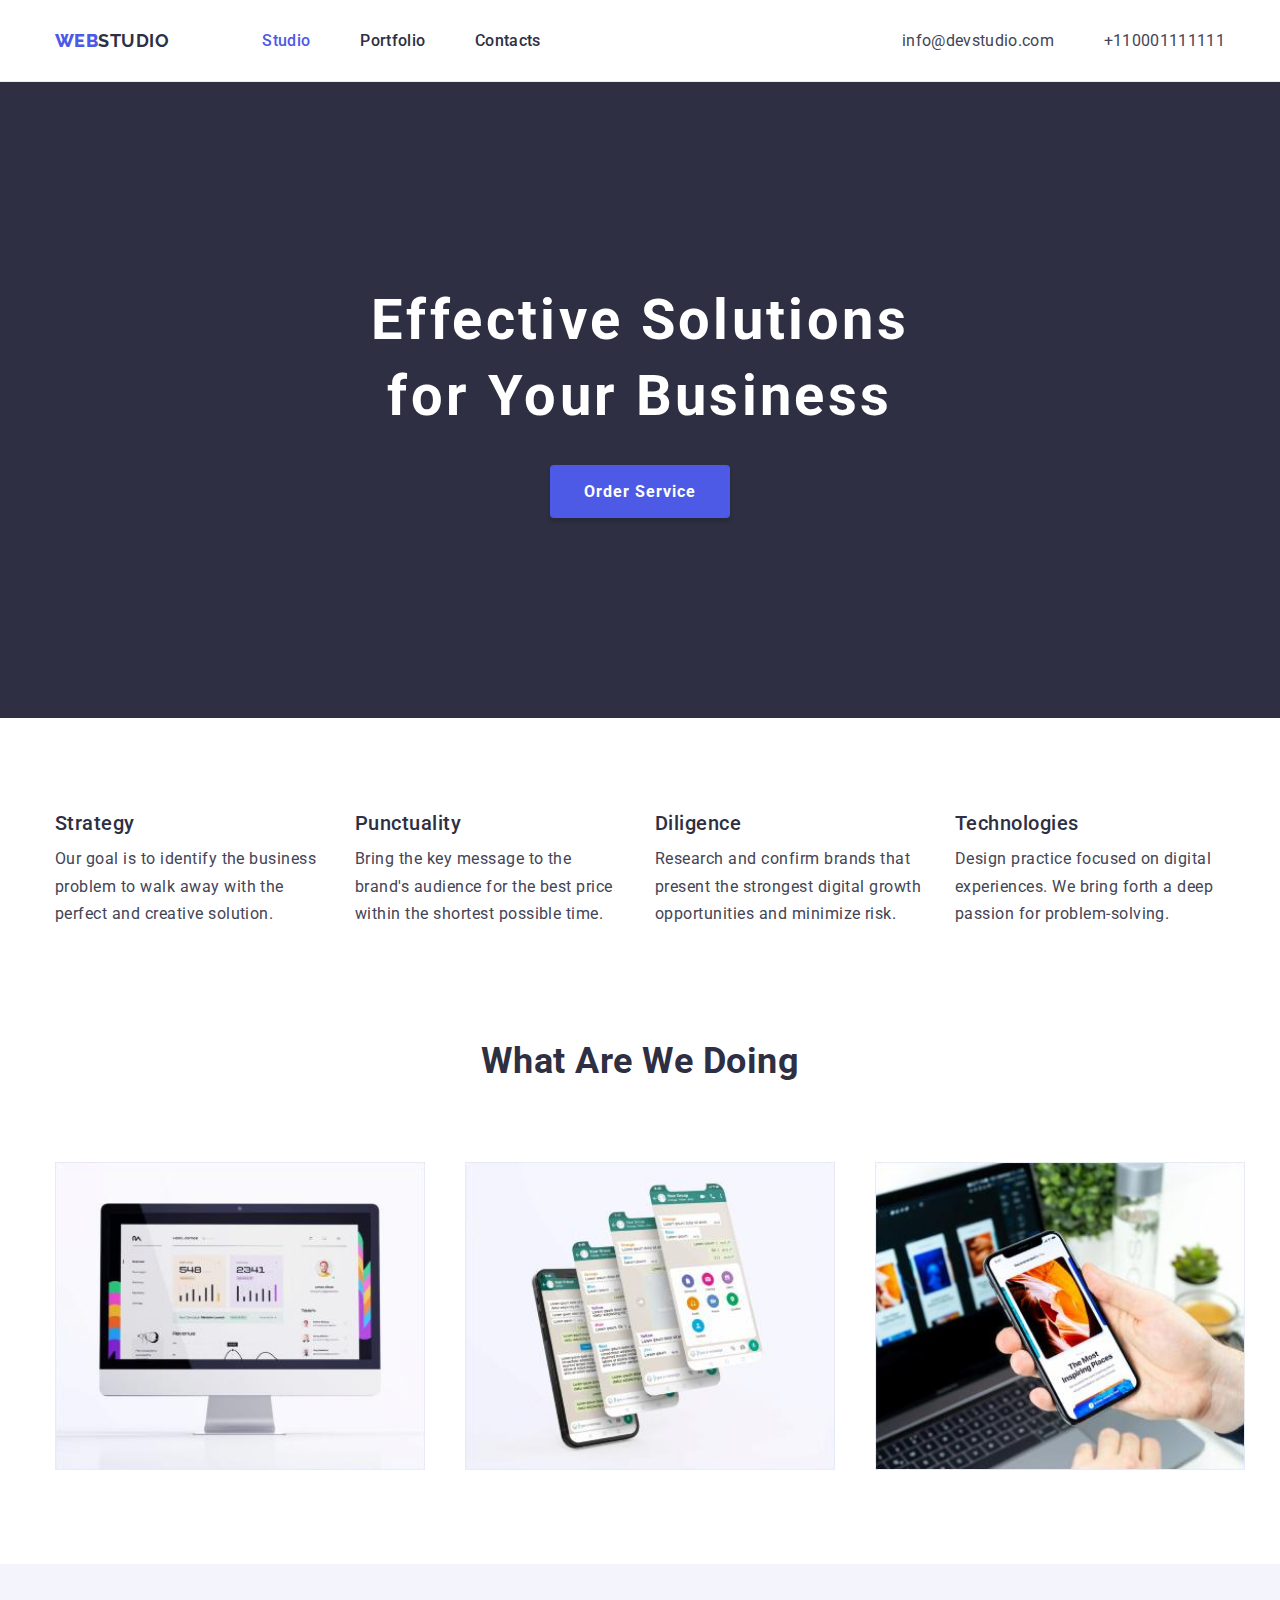
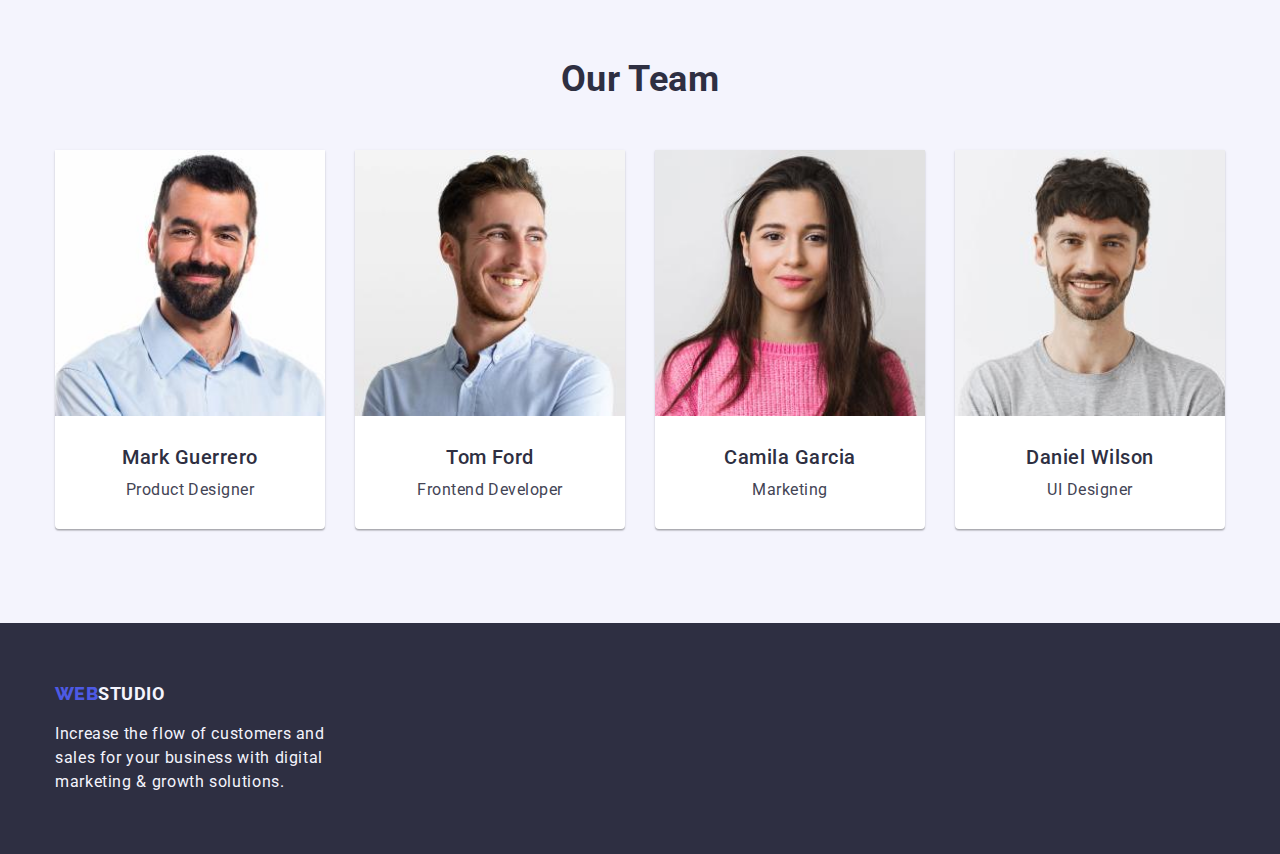
==== index.html @ ab9e1ca3 "update" ====
<!DOCTYPE html>
<html lang="en">
  <head>
    <meta charset="UTF-8" />
    <meta name="viewport" content="width=device-width, initial-scale=1.0" />
    <link
      rel="stylesheet"
      href="https://cdnjs.cloudflare.com/ajax/libs/modern-normalize/1.0.0/modern-normalize.min.css"
    />
    <link rel="preconnect" href="https://fonts.googleapis.com" />
    <link rel="preconnect" href="https://fonts.gstatic.com" crossorigin />
    <link rel="stylesheet" href="./css/styles.css" />
    <link
      href="https://fonts.googleapis.com/css2?family=Raleway:wght@800&family=Roboto:wght@400;500;700;900&display=swap"
      rel="stylesheet"
    />
    <title>Studio</title>
  </head>
  <body>
    <header class="page-header">
      <div class="container menu">
        <nav class="navigation">
          <a
            class="logo-link"
            href="./index.html"
            rel="noreferrer noopener"
            title="logo-link"
          >
            <span class="logo">WEB</span><span class="studio">STUDIO</span>
          </a>
          <ul class="nav-menu list">
            <li class="item">
              <a
                class="page current link"
                href="./index.html"
                target="_self"
                rel="noreferrer noopener"
                title="portfolio"
                >Studio</a
              >
            </li>
            <li class="item">
              <a
                class="page link"
                href="./portfolio.html"
                target="_self"
                rel="noreferrer noopener"
                title="portfolio"
                >Portfolio</a
              >
            </li>
            <li class="item">
              <a class="page link" href="./index.html">Contacts</a>
            </li>
          </ul>
        </nav>

        <ul class="contacts-menu list">
          <li class="item">
            <a class="contact link" href="mailto:info@devstudio.com"
              >info@devstudio.com</a
            >
          </li>
          <li class="item">
            <a class="contact link" href="tel:+110001111111">+110001111111</a>
          </li>
        </ul>
      </div>
    </header>

    <main>
      <!--section 1-->
      <section class="hero bg-hero">
        <div class="container">
          <h1 class="hero-title">
            Effective Solutions
            <br />
            for Your Business
          </h1>
          <button type="button" class="button primary">Order Service</button>
        </div>
      </section>

      <!--section 2-->
      <section class="section">
        <div class="container">
          <ul class="benefits list">
            <li class="item">
              <h3 class="title">Strategy</h3>
              <p class="description">
                Our goal is to identify the business<br />problem to walk away
                with the<br />perfect and creative solution.
              </p>
            </li>
            <li class="item">
              <h3 class="title">Punctuality</h3>
              <p class="description">
                Bring the key message to the<br />brand's audience for the best
                price<br />within the shortest possible time.
              </p>
            </li>
            <li class="item">
              <h3 class="title">Diligence</h3>
              <p class="description">
                Research and confirm brands that<br />present the strongest
                digital growth<br />opportunities and minimize risk.
              </p>
            </li>
            <li class="item">
              <h3 class="title">Technologies</h3>
              <p class="description">
                Design practice focused on digital<br />experiences. We bring
                forth a deep<br />passion for problem-solving.
              </p>
            </li>
          </ul>
        </div>
      </section>
      <br />

      <!--Seection 3-->
      <section class="section no-top-padding">
        <div class="container">
          <h2 class="section-title">What Are We Doing</h2>
          <ul class="what-we-do list">
            <li class="item">
              <img
                src="./images/what-we-do-1.jpg"
                alt="computer"
                width="370"
                height="294"
                class="image"
              />
            </li>
            <li class="item">
              <img
                src="./images/what-we-do-2.jpg"
                alt="mobile"
                width="370"
                height="294"
                class="image"
              />
            </li>
            <li class="item">
              <img
                src="./images/what-we-do-3.jpg"
                alt="computer-mobile"
                width="370"
                height="294"
                class="image"
              />
            </li>
          </ul>
        </div>
      </section>

      <!--Seection 4-->
      <section class="section bg-team">
        <div class="container">
          <h2 class="section-title">Our Team</h2>
          <ul class="team list">
            <li class="item">
              <img
                src="./images/our-team-1.jpg"
                alt="mark-guerrero"
                width="270"
                height="260"
                class="image"
              />
              <h3 class="name">Mark Guerrero</h3>
              <p class="position">Product Designer</p>
            </li>
            <li class="item">
              <img
                src="./images/our-team-2.jpg"
                alt="tom-ford"
                width="270"
                height="260"
                class="image"
              />
              <h3 class="name">Tom Ford</h3>
              <p class="position">Frontend Developer</p>
            </li>
            <li class="item">
              <img
                src="./images/our-team-3.jpg"
                alt="camila-garcia"
                width="270"
                height="260"
                class="image"
              />
              <h3 class="name">Camila Garcia</h3>
              <p class="position">Marketing</p>
            </li>
            <li class="item">
              <img
                src="./images/our-team-4.jpg"
                alt="daniel-wilson"
                width="270"
                height="260"
                class="image"
              />
              <h3 class="name">Daniel Wilson</h3>
              <p class="position">UI Designer</p>
            </li>
          </ul>
        </div>
      </section>
    </main>

    <footer class="page-footer bg-footer">
      <div class="container">
        <a
          class="logo-link footer"
          href="./index.html"
          rel="noreferrer noopener"
          title="logo-link"
        >
          <span class="logo">WEB</span><span class="studio-2">STUDIO</span>
        </a>
        <p class="footer-description">
          Increase the flow of customers and<br />sales for your business with
          digital<br />marketing & growth solutions.
        </p>
      </div>
    </footer>
  </body>
</html>
---- css/styles.css ----
:root {
  --iris: #4d5ae5;
  --navyblue: #2e2f42;
  --ocean: #404bbf;
  --slate: #434455;
  --cloud: #f4f4fd;
  --cornflower: #e7e9fc;
}

p,
h1,
h2,
h3,
h4,
h5,
h6 {
  margin: 0;
}

html {
  box-sizing: border-box;
}

*,
*::before,
*::after {
  box-sizing: inherit;
}

img {
  display: block;
  max-width: 100%;
  height: auto;
}

.link {
  text-decoration: none;
  color: inherit;
}

.page-header {
  border-bottom: 1px solid var(--cornflower, #e7e9fc);
}

/* 
.container.menu {
  display: flex;
  align-items: center;
} */

.logo-link {
  font-size: 0;
  text-decoration: none;
}

.logo-link.footer {
  margin-bottom: 20px;
}

.logo-link > span {
  font-size: 18px;
}

.logo,
.studio {
  display: inline-block;

  color: var(--iris);
  font-family: "Raleway", sans-serif;
  font-weight: 800;
  line-height: 1.2;
}

.studio,
.studio-2 {
  color: var(--navyblue);
  font-weight: 700;
}

.list {
  list-style-type: none;
  padding: 0;
  margin: 0;
}

.nav-menu {
  margin-left: 93px;
}

/* .nav-menu.list {
  margin: 24px;

  display: inline-flex;
  align-items: center;
  width: 261px;
  height: 24px;
  gap: 40px;
} */

.nav-menu .page,
.contacts-menu .contact {
  display: block;
  padding-top: 32px;
  padding-bottom: 31px;

  color: var(--navyblue);
  text-decoration: none;
  font-weight: 500;
  font-size: 16px;
  line-height: 1.14;
  letter-spacing: 0.02em;
}

.contacts-menu .contact {
  color: var(--slate);
  font-weight: 400;
}

.nav-menu .page:hover,
.nav-menu .page:focus,
.nav-menu .page.current,
.contacts-menu .contact:hover,
.contacts-menu .contact:focus {
  color: var(--iris);
}

/* .contacts-menu.list {
  display: flex;
  justify-content: flex-end;
  align-items: center;
  align-content: flex-end;
  gap: 40px;
  margin-left: auto;
} */
/* 
.contact.link {
  color: var(--slate);
  text-decoration: none;
  font-weight: 500;
  font-size: 14px;
  line-height: 1.14;
  letter-spacing: 0.02em;
  text-decoration: none;
} */

body {
  color: var(--slate);
  font-family: "Roboto", sans-serif;
  font-size: 16px;
  letter-spacing: 0.03em;
}

.section {
  padding-top: 94px;
  padding-bottom: 94px;
}

.container {
  width: 1200px;
  padding: 0 15px;
  margin: 0 auto;
}

.menu,
.navigation,
.nav-menu,
.contacts-menu {
  display: flex;
  align-items: center;
}

.contacts-menu {
  margin-left: auto;
}

.nav-menu .item:not(:last-child),
.contacts-menu .item:not(:last-child) {
  margin-right: 50px;
}

.hero {
  padding-top: 200px;
  padding-bottom: 200px;
  text-align: center;
}

.bg-hero {
  background-color: var(--navyblue);
}

/* .hero .container {
  display: flex;
  flex-direction: column;
  justify-content: center;
  align-items: center;
  width: 1440px;
  height: 600px;
  flex-shrink: 0;
  padding: 0;

  background: var(--navyblue);
} */

.hero-title {
  margin-bottom: 30px;

  color: white;
  font-size: 56px;
  font-weight: 700;
  line-height: 1.36;
  letter-spacing: 0.06em;
}

.button {
  border-color: transparent;
  font-family: inherit;
  letter-spacing: 0.03em;
  cursor: pointer;
  border-radius: 4px;
  font-size: 16px;
}

.button.primary {
  padding: 10px 32px;
  box-shadow: 0px 4px 4px 0px rgba(0, 0, 0, 0.15);

  color: white;
  background-color: var(--iris);
  font-weight: 700;
  line-height: 1.87;
  letter-spacing: 0.06em;
}

.button.primary:hover,
.button.primary:focus {
  background: var(--ocean);
}

.benefits {
  display: flex;
  flex-wrap: wrap;
  margin-left: -30px;
  margin-top: -30px;
}

.benefits .item {
  flex-basis: calc(100% / 4 - 30px);
  margin-left: 30px;
  margin-top: 30px;
}

/* .benefits.list {
  display: flex;
  justify-content: center;
  align-content: space-evenly;
  align-items: flex-start;
} */

.benefits .title {
  margin-bottom: 10px;
  color: var(--navyblue);
  font-weight: 500;
  font-size: 20px;
  line-height: 1.14;
}

.benefits .description {
  color: var(--slate);
  line-height: 1.71;
  font-size: 16px;
  font-weight: 400;
}

/* Section 3 */
.section-title {
  margin-bottom: 50px;

  color: var(--navyblue);
  text-align: center;
  font-size: 36px;
  font-weight: 700;
  line-height: 1.17;
}

.what-we-do {
  display: flex;
  flex-wrap: wrap;
  margin-left: -30px;
  margin-right: -30px;
}

.what-we-do .item {
  flex-basis: calc(100% / 3 - 30px);
  margin-left: 30px;
  margin-top: 30px;
}

.section.no-top-padding {
  padding-top: 0;
}

.bg-team {
  background-color: var(--cloud);
}

.team {
  display: flex;
  flex-wrap: wrap;
  margin-left: -30px;
  margin-top: -30px;
}

.team.list .item {
  margin-left: 30px;
  margin-top: 30px;
  flex-basis: calc(100% / 4 - 30px);
}

.team .item {
  padding-bottom: 30px;
  background-color: white;
  border-radius: 0px 0px 4px 4px;
  box-shadow: 0px 1px 3px rgba(0, 0, 0, 0.12), 0px 1px 1px rgba(0, 0, 0, 0.14),
    0px 2px 1px rgba(0, 0, 0, 0.12);
}

.team .name,
.team .position {
  font-size: 16px;
  line-height: 1.19;
  text-align: center;
}

.team .name {
  margin-top: 30px;
  margin-bottom: 10px;
  font-size: 20px;
  font-weight: 500;
  color: var(--navyblue);
}

.substrate {
  background-color: white;
  padding: 20px 24px;
  border: 1px solid #eeeeee;
  border-top: 0;
}

/* .team .position {
  margin-top: 8px;

  color: var(--slate);
} */

.page-footer {
  padding-top: 60px;
  padding-bottom: 60px;
}

.page-footer.bg-footer {
  background-color: var(--navyblue);
}

.page-footer.bg-footer .studio-2 {
  color: var(--cloud);
}

.page-footer.bg-footer .footer-description {
  color: var(--cloud);
  line-height: 1.5;
  font-size: 16px;
  letter-spacing: 0.04em;
  padding-top: 17px;
}

/* .page-footer.bg-footer-2 .studio-2 {
  color: var(--cloud);
} */

/* .page-footer.bg-footer-2 .footer-description {
  margin-top: 10px;

  color: var(--cloud);
  line-height: 1.5;
} */

.filters {
  display: flex;
  justify-content: center;
  margin-bottom: 50px;
}

.filters .space + .space {
  margin-left: 8px;
}

/* .filters.list {
  margin: auto;
  margin-bottom: 50px;
  display: flex;
  justify-content: center;

  align-content: center;
  align-items: flex-start;
  flex-wrap: nowrap;
  width: 620px;
  height: 48px;
  gap: 24px;
} */

.button.filter {
  padding: 6px 22px;

  color: var(--iris);
  background-color: #f5f4fa;
  font-size: 16px;
  font-weight: 500;
  line-height: 1.62;

  text-align: center;
}

.button.filter:hover,
.button.filter:focus,
.button.filter.current {
  color: var(--cloud);
  background-color: var(--ocean);
  box-shadow: 0px 3px 1px rgba(0, 0, 0, 0.1), 0px 1px 2px rgba(0, 0, 0, 0.08),
    0px 2px 2px rgba(0, 0, 0, 0.12);
}

/* .project {
  text-decoration: none;
} */

.projects {
  display: flex;
  flex-wrap: wrap;
  margin-left: -30px;
  margin-top: -30px;
}

.project-card {
  flex-basis: calc(100% / 3 - 30px);
  margin-left: 30px;
  margin-top: 30px;
}

/* .projects.list > li {
  display: inline-block;
  justify-content: space-between;
  align-items: center;
  width: 360px;
  height: 420px;
  margin: 16px 6px;

  border: 1px solid var(--cornflower, #e7e9fc);
  background-color: var(--white, #fff);
} */

.project .name {
  margin-bottom: 4px;

  color: var(--navyblue);
  font-size: 20px;
  font-weight: 500;
  line-height: 2;
  letter-spacing: 0.06em;
}

.project .type {
  color: var(--slate);
  font-weight: 400;
  font-size: 16px;
  line-height: 1.87;
}
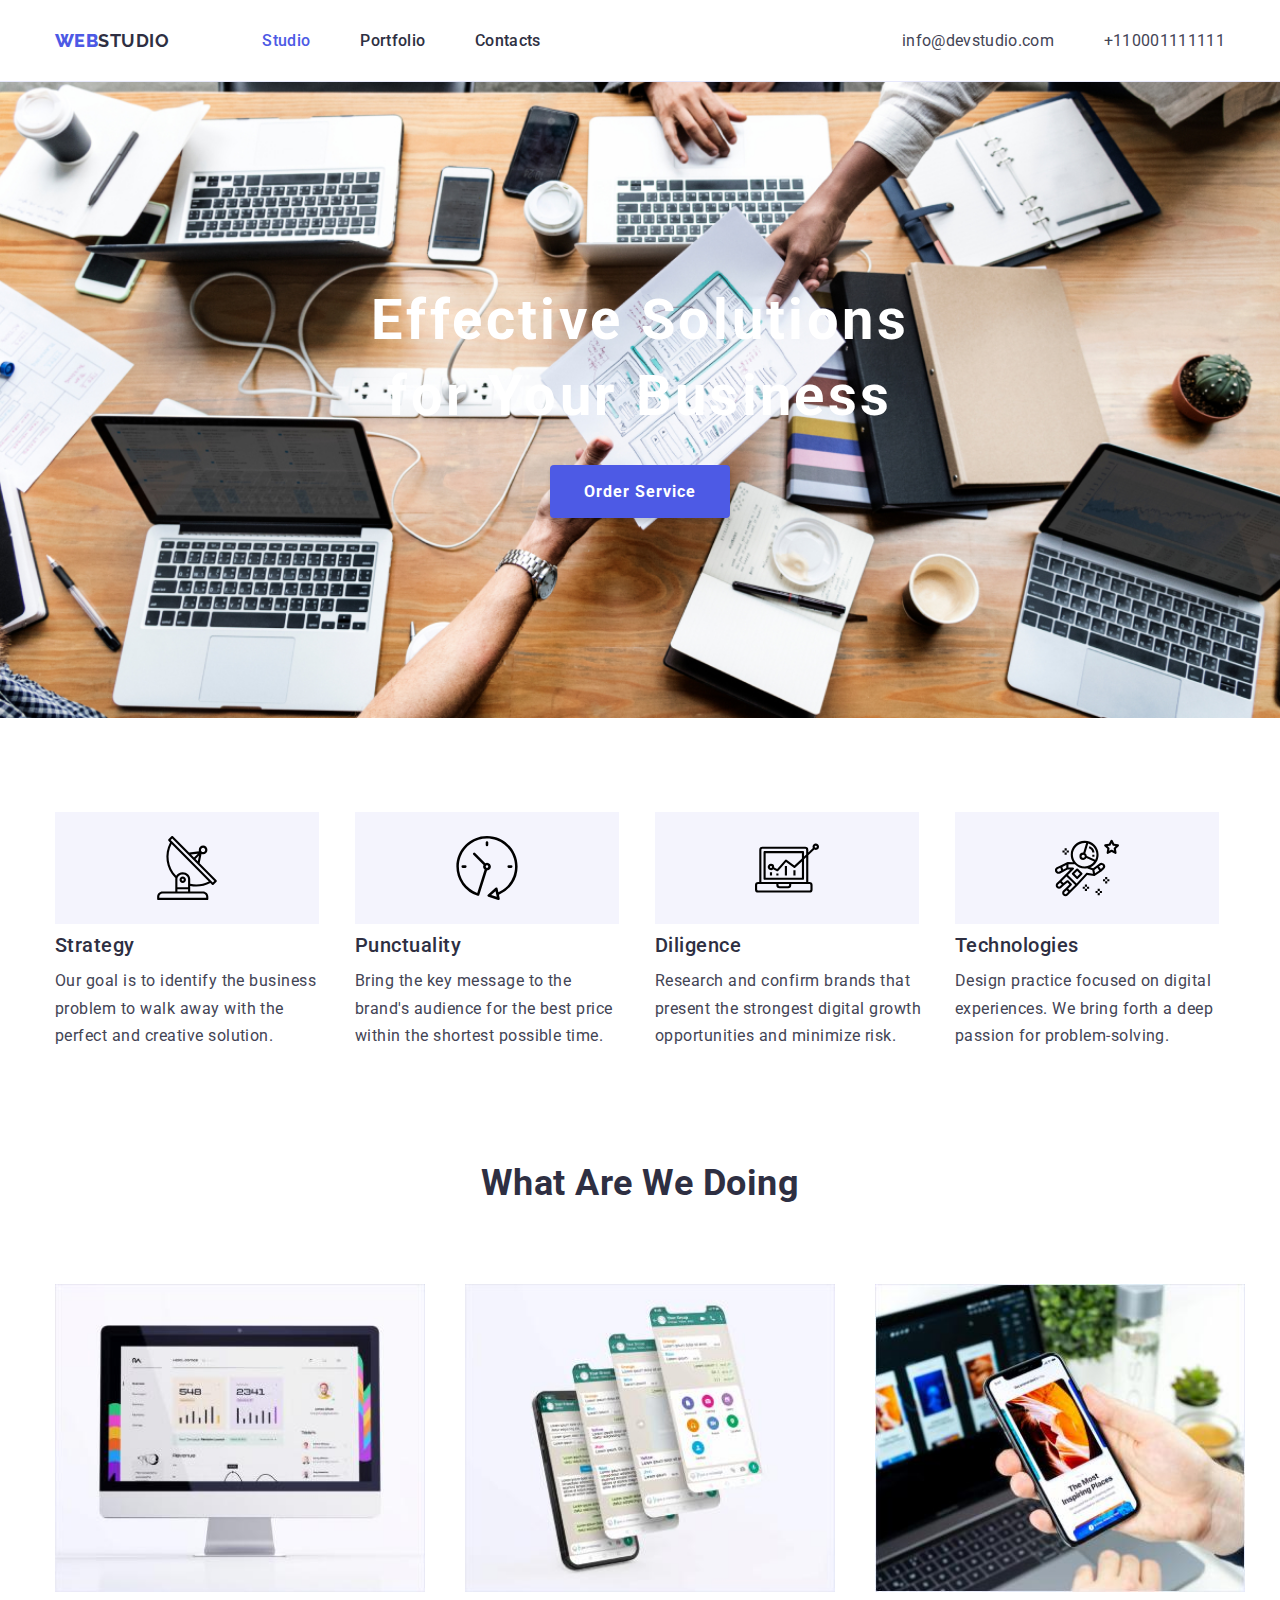
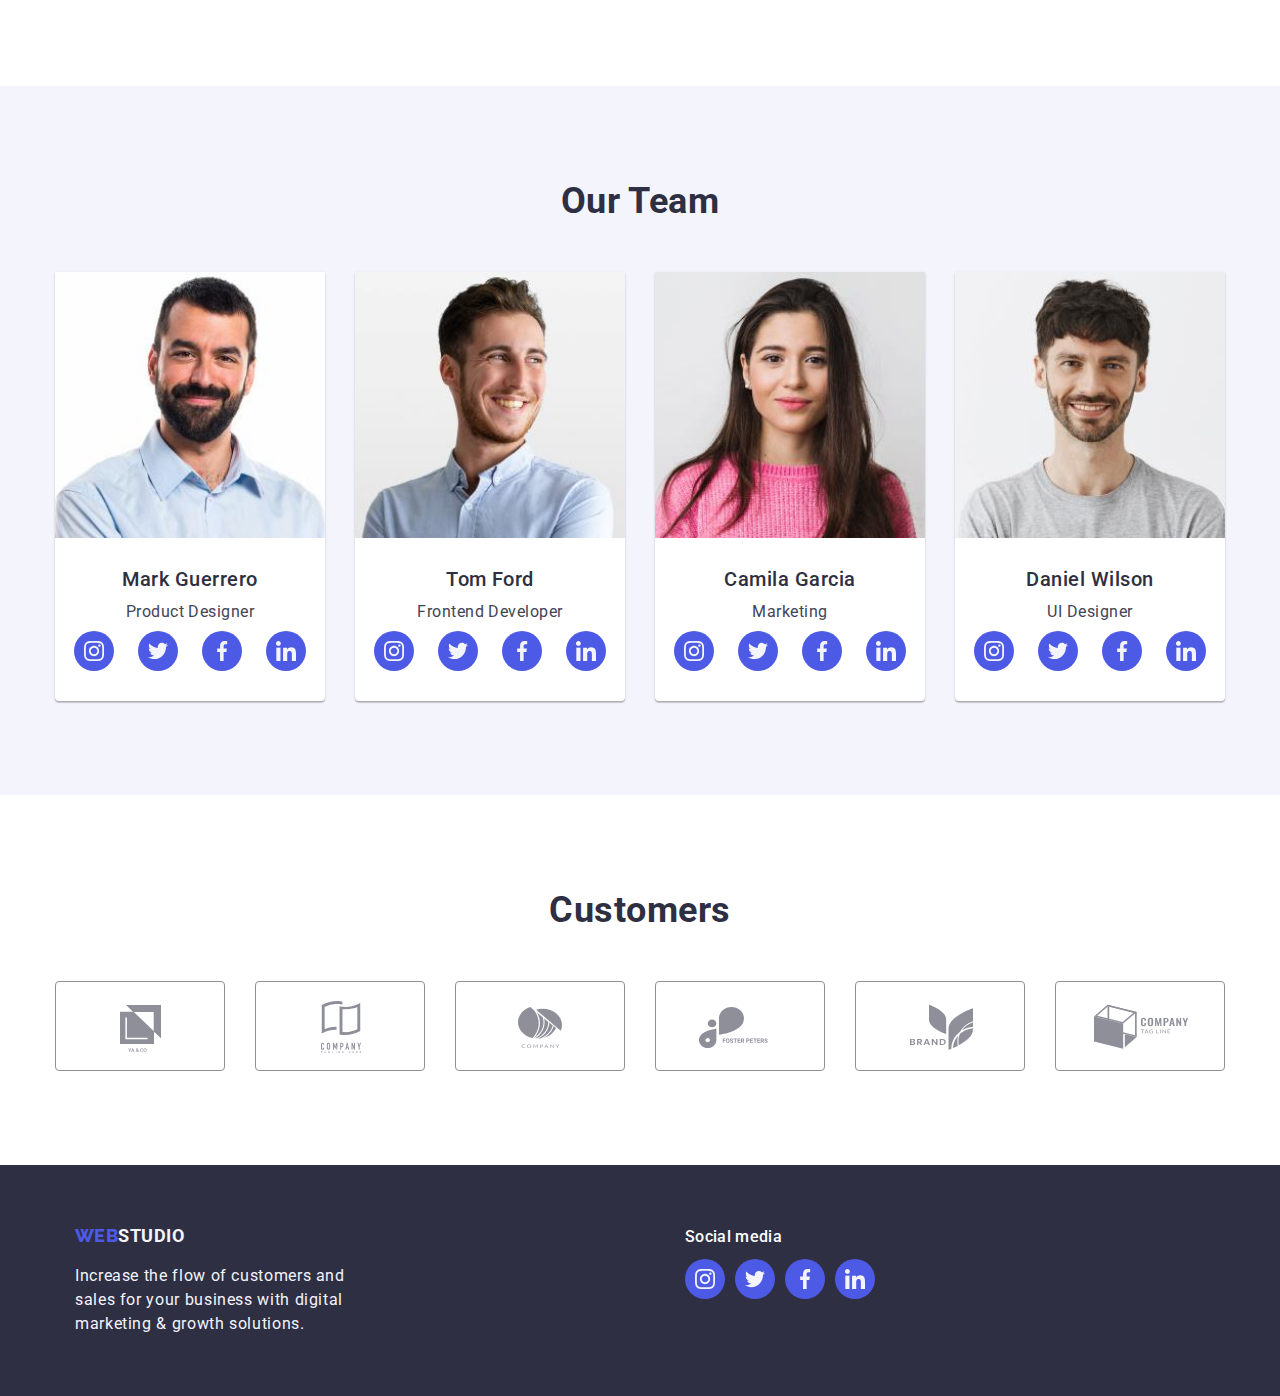
==== commit 7cbff7f0: "update styles.css, index.html. portfolio.html" ====
--- a/index.html
+++ b/index.html
@@ -86,6 +86,11 @@
         <div class="container">
           <ul class="benefits list">
             <li class="item">
+              <div class="benefits-wrap">
+                <svg class="benefits-icon" width="64" height="64">
+                  <use href="./images/icons.svg#icon-strategy"></use>
+                </svg>
+              </div>
               <h3 class="title">Strategy</h3>
               <p class="description">
                 Our goal is to identify the business<br />problem to walk away
@@ -93,6 +98,11 @@
               </p>
             </li>
             <li class="item">
+              <div class="benefits-wrap">
+                <svg class="benefits-icon" width="64" height="64">
+                  <use href="./images/icons.svg#icon-punctuality"></use>
+                </svg>
+              </div>
               <h3 class="title">Punctuality</h3>
               <p class="description">
                 Bring the key message to the<br />brand's audience for the best
@@ -100,6 +110,11 @@
               </p>
             </li>
             <li class="item">
+              <div class="benefits-wrap">
+                <svg class="benefits-icon" width="64" height="64">
+                  <use href="./images/icons.svg#icon-diligence"></use>
+                </svg>
+              </div>
               <h3 class="title">Diligence</h3>
               <p class="description">
                 Research and confirm brands that<br />present the strongest
@@ -107,6 +122,11 @@
               </p>
             </li>
             <li class="item">
+              <div class="benefits-wrap">
+                <svg class="benefits-icon" width="64" height="64">
+                  <use href="./images/icons.svg#icon-technology"></use>
+                </svg>
+              </div>
               <h3 class="title">Technologies</h3>
               <p class="description">
                 Design practice focused on digital<br />experiences. We bring
@@ -169,6 +189,56 @@
               />
               <h3 class="name">Mark Guerrero</h3>
               <p class="position">Product Designer</p>
+              <ul class="team-social-media list">
+                <li class="team-social-item">
+                  <a
+                    class="team-social-link link"
+                    href="https://instagram.com"
+                    target="_blank"
+                    rel="noreferrer noopener"
+                  >
+                    <svg class="team-social-icon" width="16" height="16">
+                      <use href="./images/icons.svg#icon-instagram"></use>
+                    </svg>
+                  </a>
+                </li>
+                <li class="team-social-item">
+                  <a
+                    class="team-social-link link"
+                    href="https://twitter.com"
+                    target="_blank"
+                    rel="noreferrer noopener"
+                  >
+                    <svg class="team-social-icon" width="16" height="16">
+                      <use href="./images/icons.svg#icon-twitter"></use>
+                    </svg>
+                  </a>
+                </li>
+                <li class="team-social-item">
+                  <a
+                    class="team-social-link link"
+                    href="https://facebook.com"
+                    target="_blank"
+                    rel="noreferrer noopener"
+                  >
+                    <svg class="team-social-icon" width="16" height="16">
+                      <use href="./images/icons.svg#icon-facebook"></use>
+                    </svg>
+                  </a>
+                </li>
+                <li class="team-social-item">
+                  <a
+                    class="team-social-link link"
+                    href="https://linkedin.com"
+                    target="_blank"
+                    rel="noreferrer noopener"
+                  >
+                    <svg class="team-social-icon" width="16" height="16">
+                      <use href="./images/icons.svg#icon-linkedin"></use>
+                    </svg>
+                  </a>
+                </li>
+              </ul>
             </li>
             <li class="item">
               <img
@@ -180,6 +250,56 @@
               />
               <h3 class="name">Tom Ford</h3>
               <p class="position">Frontend Developer</p>
+              <ul class="team-social-media list">
+                <li class="team-social-item">
+                  <a
+                    class="team-social-link link"
+                    href="https://instagram.com"
+                    target="_blank"
+                    rel="noreferrer noopener"
+                  >
+                    <svg class="team-social-icon" width="16" height="16">
+                      <use href="./images/icons.svg#icon-instagram"></use>
+                    </svg>
+                  </a>
+                </li>
+                <li class="team-social-item">
+                  <a
+                    class="team-social-link link"
+                    href="https://twitter.com"
+                    target="_blank"
+                    rel="noreferrer noopener"
+                  >
+                    <svg class="team-social-icon" width="16" height="16">
+                      <use href="./images/icons.svg#icon-twitter"></use>
+                    </svg>
+                  </a>
+                </li>
+                <li class="team-social-item">
+                  <a
+                    class="team-social-link link"
+                    href="https://facebook.com"
+                    target="_blank"
+                    rel="noreferrer noopener"
+                  >
+                    <svg class="team-social-icon" width="16" height="16">
+                      <use href="./images/icons.svg#icon-facebook"></use>
+                    </svg>
+                  </a>
+                </li>
+                <li class="team-social-item">
+                  <a
+                    class="team-social-link link"
+                    href="https://linkedin.com"
+                    target="_blank"
+                    rel="noreferrer noopener"
+                  >
+                    <svg class="team-social-icon" width="16" height="16">
+                      <use href="./images/icons.svg#icon-linkedin"></use>
+                    </svg>
+                  </a>
+                </li>
+              </ul>
             </li>
             <li class="item">
               <img
@@ -191,6 +311,56 @@
               />
               <h3 class="name">Camila Garcia</h3>
               <p class="position">Marketing</p>
+              <ul class="team-social-media list">
+                <li class="team-social-item">
+                  <a
+                    class="team-social-link link"
+                    href="https://instagram.com"
+                    target="_blank"
+                    rel="noreferrer noopener"
+                  >
+                    <svg class="team-social-icon" width="16" height="16">
+                      <use href="./images/icons.svg#icon-instagram"></use>
+                    </svg>
+                  </a>
+                </li>
+                <li class="team-social-item">
+                  <a
+                    class="team-social-link link"
+                    href="https://twitter.com"
+                    target="_blank"
+                    rel="noreferrer noopener"
+                  >
+                    <svg class="team-social-icon" width="16" height="16">
+                      <use href="./images/icons.svg#icon-twitter"></use>
+                    </svg>
+                  </a>
+                </li>
+                <li class="team-social-item">
+                  <a
+                    class="team-social-link link"
+                    href="https://facebook.com"
+                    target="_blank"
+                    rel="noreferrer noopener"
+                  >
+                    <svg class="team-social-icon" width="16" height="16">
+                      <use href="./images/icons.svg#icon-facebook"></use>
+                    </svg>
+                  </a>
+                </li>
+                <li class="team-social-item">
+                  <a
+                    class="team-social-link link"
+                    href="https://linkedin.com"
+                    target="_blank"
+                    rel="noreferrer noopener"
+                  >
+                    <svg class="team-social-icon" width="16" height="16">
+                      <use href="./images/icons.svg#icon-linkedin"></use>
+                    </svg>
+                  </a>
+                </li>
+              </ul>
             </li>
             <li class="item">
               <img
@@ -202,12 +372,144 @@
               />
               <h3 class="name">Daniel Wilson</h3>
               <p class="position">UI Designer</p>
+              <ul class="team-social-media list">
+                <li class="team-social-item">
+                  <a
+                    class="team-social-link link"
+                    href="https://instagram.com"
+                    target="_blank"
+                    rel="noreferrer noopener"
+                  >
+                    <svg class="team-social-icon" width="16" height="16">
+                      <use href="./images/icons.svg#icon-instagram"></use>
+                    </svg>
+                  </a>
+                </li>
+                <li class="team-social-item">
+                  <a
+                    class="team-social-link link"
+                    href="https://twitter.com"
+                    target="_blank"
+                    rel="noreferrer noopener"
+                  >
+                    <svg class="team-social-icon" width="16" height="16">
+                      <use href="./images/icons.svg#icon-twitter"></use>
+                    </svg>
+                  </a>
+                </li>
+                <li class="team-social-item">
+                  <a
+                    class="team-social-link link"
+                    href="https://facebook.com"
+                    target="_blank"
+                    rel="noreferrer noopener"
+                  >
+                    <svg class="team-social-icon" width="16" height="16">
+                      <use href="./images/icons.svg#icon-facebook"></use>
+                    </svg>
+                  </a>
+                </li>
+                <li class="team-social-item">
+                  <a
+                    class="team-social-link link"
+                    href="https://linkedin.com"
+                    target="_blank"
+                    rel="noreferrer noopener"
+                  >
+                    <svg class="team-social-icon" width="16" height="16">
+                      <use href="./images/icons.svg#icon-linkedin"></use>
+                    </svg>
+                  </a>
+                </li>
+              </ul>
+            </li>
+          </ul>
+        </div>
+      </section>
+
+      <!--Seection 5-->
+      <section class="section clients">
+        <div class="container">
+          <h2 class="section-title">Customers</h2>
+          <ul class="company-list list">
+            <li class="company-item">
+              <a
+                class="company-link link"
+                href=""
+                target="_blank"
+                rel="noreferrer noopener"
+              >
+                <svg class="company-icon" width="104" height="56">
+                  <use href="./images/icons.svg#icon-company-1"></use>
+                </svg>
+              </a>
+            </li>
+            <li class="company-item">
+              <a
+                class="company-link link"
+                href=""
+                target="_blank"
+                rel="noreferrer noopener"
+              >
+                <svg class="company-icon" width="104" height="56">
+                  <use href="./images/icons.svg#icon-company-2"></use>
+                </svg>
+              </a>
+            </li>
+            <li class="company-item">
+              <a
+                class="company-link link"
+                href=""
+                target="_blank"
+                rel="noreferrer noopener"
+              >
+                <svg class="company-icon" width="104" height="56">
+                  <use href="./images/icons.svg#icon-company-3"></use>
+                </svg>
+              </a>
+            </li>
+            <li class="company-item">
+              <a
+                class="company-link link"
+                href=""
+                target="_blank"
+                rel="noreferrer noopener"
+              >
+                <svg class="company-icon" width="104" height="56">
+                  <use href="./images/icons.svg#icon-company-4"></use>
+                </svg>
+              </a>
+            </li>
+            <li class="company-item">
+              <a
+                class="company-link link"
+                href=""
+                target="_blank"
+                rel="noreferrer noopener"
+              >
+                <svg class="company-icon" width="104" height="56">
+                  <use href="./images/icons.svg#icon-company-5"></use>
+                </svg>
+              </a>
+            </li>
+            <li class="company-item">
+              <a
+                class="company-link link"
+                href=""
+                target="_blank"
+                rel="noreferrer noopener"
+              >
+                <svg class="company-icon" width="104" height="56">
+                  <use href="./images/icons.svg#icon-company-6"></use>
+                </svg>
+              </a>
             </li>
           </ul>
         </div>
       </section>
     </main>
 
+    <!-- footer -->
     <footer class="page-footer bg-footer">
       <div class="container">
         <a
@@ -223,6 +525,60 @@
           digital<br />marketing & growth solutions.
         </p>
       </div>
+
+      <div class="footer-social-media-link container">
+        <p class="social-media footer">Social media</p>
+        <ul class="footer-social-media list">
+          <li class="footer-item">
+            <a
+              class="footer-social-link link"
+              href="https://instagram.com"
+              target="_blank"
+              rel="noreferrer noopener"
+            >
+              <svg class="footer-social-icon" width="24" height="24">
+                <use href="./images/icons.svg#icon-instagram-2"></use>
+              </svg>
+            </a>
+          </li>
+          <li class="footer-item">
+            <a
+              class="footer-social-link link"
+              href="https://twitter.com"
+              target="_blank"
+              rel="noreferrer noopener"
+            >
+              <svg class="footer-social-icon" width="24" height="24">
+                <use href="./images/icons.svg#icon-twitter-2"></use>
+              </svg>
+            </a>
+          </li>
+          <li class="footer-item">
+            <a
+              class="footer-social-link link"
+              href="https://facebook.com"
+              target="_blank"
+              rel="noreferrer noopener"
+            >
+              <svg class="footer-social-icon" width="24" height="24">
+                <use href="./images/icons.svg#icon-facebook-2"></use>
+              </svg>
+            </a>
+          </li>
+          <li class="footer-item">
+            <a
+              class="footer-social-link link"
+              href="https://linkedin.com"
+              target="_blank"
+              rel="noreferrer noopener"
+            >
+              <svg class="footer-social-icon" width="24" height="24">
+                <use href="./images/icons.svg#icon-linkedin-2"></use>
+              </svg>
+            </a>
+          </li>
+        </ul>
+      </div>
     </footer>
   </body>
 </html>
--- a/css/styles.css
+++ b/css/styles.css
@@ -5,6 +5,9 @@
   --slate: #434455;
   --cloud: #f4f4fd;
   --cornflower: #e7e9fc;
+  --grey: #2e2f42;
+  --green: #31d0aa;
+  --lightslate: #8e8f99;
 }
 
 p,
@@ -42,12 +45,6 @@
   border-bottom: 1px solid var(--cornflower, #e7e9fc);
 }
 
-/* 
-.container.menu {
-  display: flex;
-  align-items: center;
-} */
-
 .logo-link {
   font-size: 0;
   text-decoration: none;
@@ -86,16 +83,6 @@
 .nav-menu {
   margin-left: 93px;
 }
-
-/* .nav-menu.list {
-  margin: 24px;
-
-  display: inline-flex;
-  align-items: center;
-  width: 261px;
-  height: 24px;
-  gap: 40px;
-} */
 
 .nav-menu .page,
 .contacts-menu .contact {
@@ -124,25 +111,6 @@
   color: var(--iris);
 }
 
-/* .contacts-menu.list {
-  display: flex;
-  justify-content: flex-end;
-  align-items: center;
-  align-content: flex-end;
-  gap: 40px;
-  margin-left: auto;
-} */
-/* 
-.contact.link {
-  color: var(--slate);
-  text-decoration: none;
-  font-weight: 500;
-  font-size: 14px;
-  line-height: 1.14;
-  letter-spacing: 0.02em;
-  text-decoration: none;
-} */
-
 body {
   color: var(--slate);
   font-family: "Roboto", sans-serif;
@@ -184,22 +152,17 @@
   text-align: center;
 }
 
+/* EDIT! */
 .bg-hero {
-  background-color: var(--navyblue);
-}
-
-/* .hero .container {
-  display: flex;
-  flex-direction: column;
-  justify-content: center;
-  align-items: center;
-  width: 1440px;
-  height: 600px;
-  flex-shrink: 0;
-  padding: 0;
-
-  background: var(--navyblue);
-} */
+  max-width: 1440px;
+  margin: 0 auto;
+
+  background-color: rgba(46, 47, 66, 0.7);
+  background-image: url(../images/hero-bg-people-office.jpg);
+  background-repeat: no-repeat;
+  background-size: cover;
+  background-position: center;
+}
 
 .hero-title {
   margin-bottom: 30px;
@@ -243,18 +206,26 @@
   margin-top: -30px;
 }
 
+.benefits-wrap {
+  margin-bottom: 10px;
+  padding-top: 30px;
+  padding-bottom: 30px;
+  gap: 8px;
+
+  width: 264px;
+  height: 112px;
+  display: flex;
+  justify-content: center;
+  align-items: center;
+
+  background-color: var(--cloud);
+}
+
 .benefits .item {
   flex-basis: calc(100% / 4 - 30px);
   margin-left: 30px;
   margin-top: 30px;
 }
-
-/* .benefits.list {
-  display: flex;
-  justify-content: center;
-  align-content: space-evenly;
-  align-items: flex-start;
-} */
 
 .benefits .title {
   margin-bottom: 10px;
@@ -339,6 +310,72 @@
   color: var(--navyblue);
 }
 
+.team-social-media {
+  padding-top: 10px;
+
+  display: flex;
+  justify-content: center;
+  gap: 24px;
+}
+
+.team-social-item {
+  width: 40px;
+  height: 40px;
+}
+
+.team-social-link {
+  width: 100%;
+  height: 100%;
+
+  display: flex;
+  align-items: center;
+  justify-content: center;
+  border-radius: 50%;
+
+  color: var(--cloud);
+  background-color: var(--iris);
+}
+
+.team-social-icon {
+  width: 20px;
+  height: 20px;
+  fill: currentColor;
+}
+
+.company-list {
+  display: flex;
+  gap: 30px;
+}
+
+.company-item {
+  width: calc((100% - 150px) / 6);
+  height: 90px;
+}
+
+.company-link {
+  width: 100%;
+  height: 100%;
+
+  border: 1px solid var(--lightslate);
+  border-radius: 4px;
+
+  display: flex;
+  justify-content: center;
+  align-items: center;
+
+  color: var(--lightslate);
+}
+
+.company-link:hover,
+.company-link:focus {
+  color: var(--ocean);
+  border-color: var(--ocean);
+}
+
+.company-icon {
+  fill: currentColor;
+}
+
 .substrate {
   background-color: white;
   padding: 20px 24px;
@@ -346,15 +383,18 @@
   border-top: 0;
 }
 
-/* .team .position {
-  margin-top: 8px;
-
-  color: var(--slate);
-} */
-
 .page-footer {
   padding-top: 60px;
   padding-bottom: 60px;
+  padding-left: 60px;
+  margin: 0 auto;
+
+  display: flex;
+}
+
+.footer-social-media-link {
+  display: flex;
+  flex-direction: column;
 }
 
 .page-footer.bg-footer {
@@ -373,16 +413,52 @@
   padding-top: 17px;
 }
 
-/* .page-footer.bg-footer-2 .studio-2 {
+.social-media.footer {
+  font-family: Roboto;
+  font-size: 16px;
+  font-weight: 500;
+  line-height: 24px;
+  letter-spacing: 0.32px;
+
+  color: #fff;
+}
+
+.footer-social-media.list {
+  padding-top: 10px;
+
+  display: flex;
+  justify-content: flex-start;
+  gap: 10px;
+}
+
+.footer-item {
+  width: 40px;
+  height: 40px;
+}
+
+.footer-social-link {
+  width: 100%;
+  height: 100%;
+
+  display: flex;
+  align-items: center;
+  justify-content: center;
+  border-radius: 50%;
+
   color: var(--cloud);
-} */
-
-/* .page-footer.bg-footer-2 .footer-description {
-  margin-top: 10px;
-
-  color: var(--cloud);
-  line-height: 1.5;
-} */
+  background-color: var(--iris);
+}
+
+.footer-social-icon {
+  width: 40px;
+  height: 20px;
+  fill: currentColor;
+}
+
+.footer-social-link:hover,
+.footer-social-link:focus {
+  background-color: var(--green);
+}
 
 .filters {
   display: flex;
@@ -393,20 +469,6 @@
 .filters .space + .space {
   margin-left: 8px;
 }
-
-/* .filters.list {
-  margin: auto;
-  margin-bottom: 50px;
-  display: flex;
-  justify-content: center;
-
-  align-content: center;
-  align-items: flex-start;
-  flex-wrap: nowrap;
-  width: 620px;
-  height: 48px;
-  gap: 24px;
-} */
 
 .button.filter {
   padding: 6px 22px;
@@ -429,10 +491,6 @@
     0px 2px 2px rgba(0, 0, 0, 0.12);
 }
 
-/* .project {
-  text-decoration: none;
-} */
-
 .projects {
   display: flex;
   flex-wrap: wrap;
@@ -445,18 +503,6 @@
   margin-left: 30px;
   margin-top: 30px;
 }
-
-/* .projects.list > li {
-  display: inline-block;
-  justify-content: space-between;
-  align-items: center;
-  width: 360px;
-  height: 420px;
-  margin: 16px 6px;
-
-  border: 1px solid var(--cornflower, #e7e9fc);
-  background-color: var(--white, #fff);
-} */
 
 .project .name {
   margin-bottom: 4px;
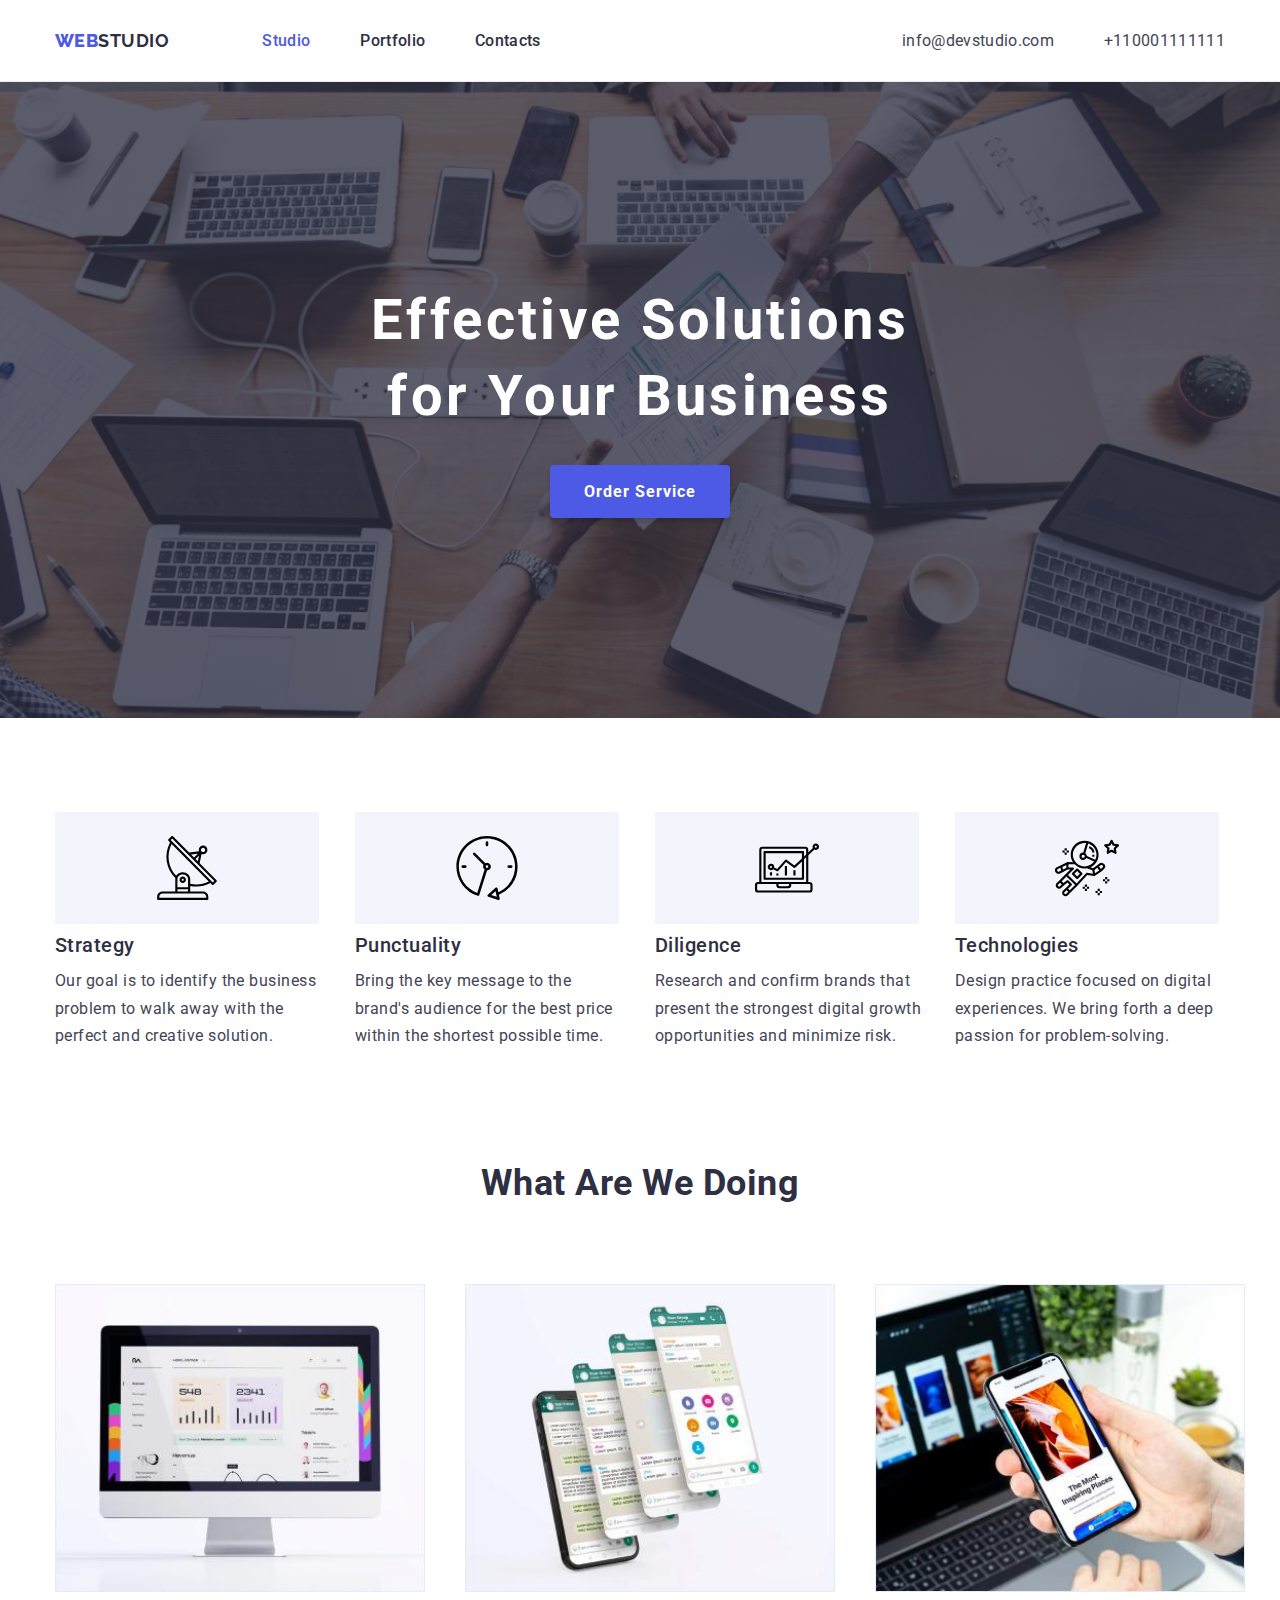
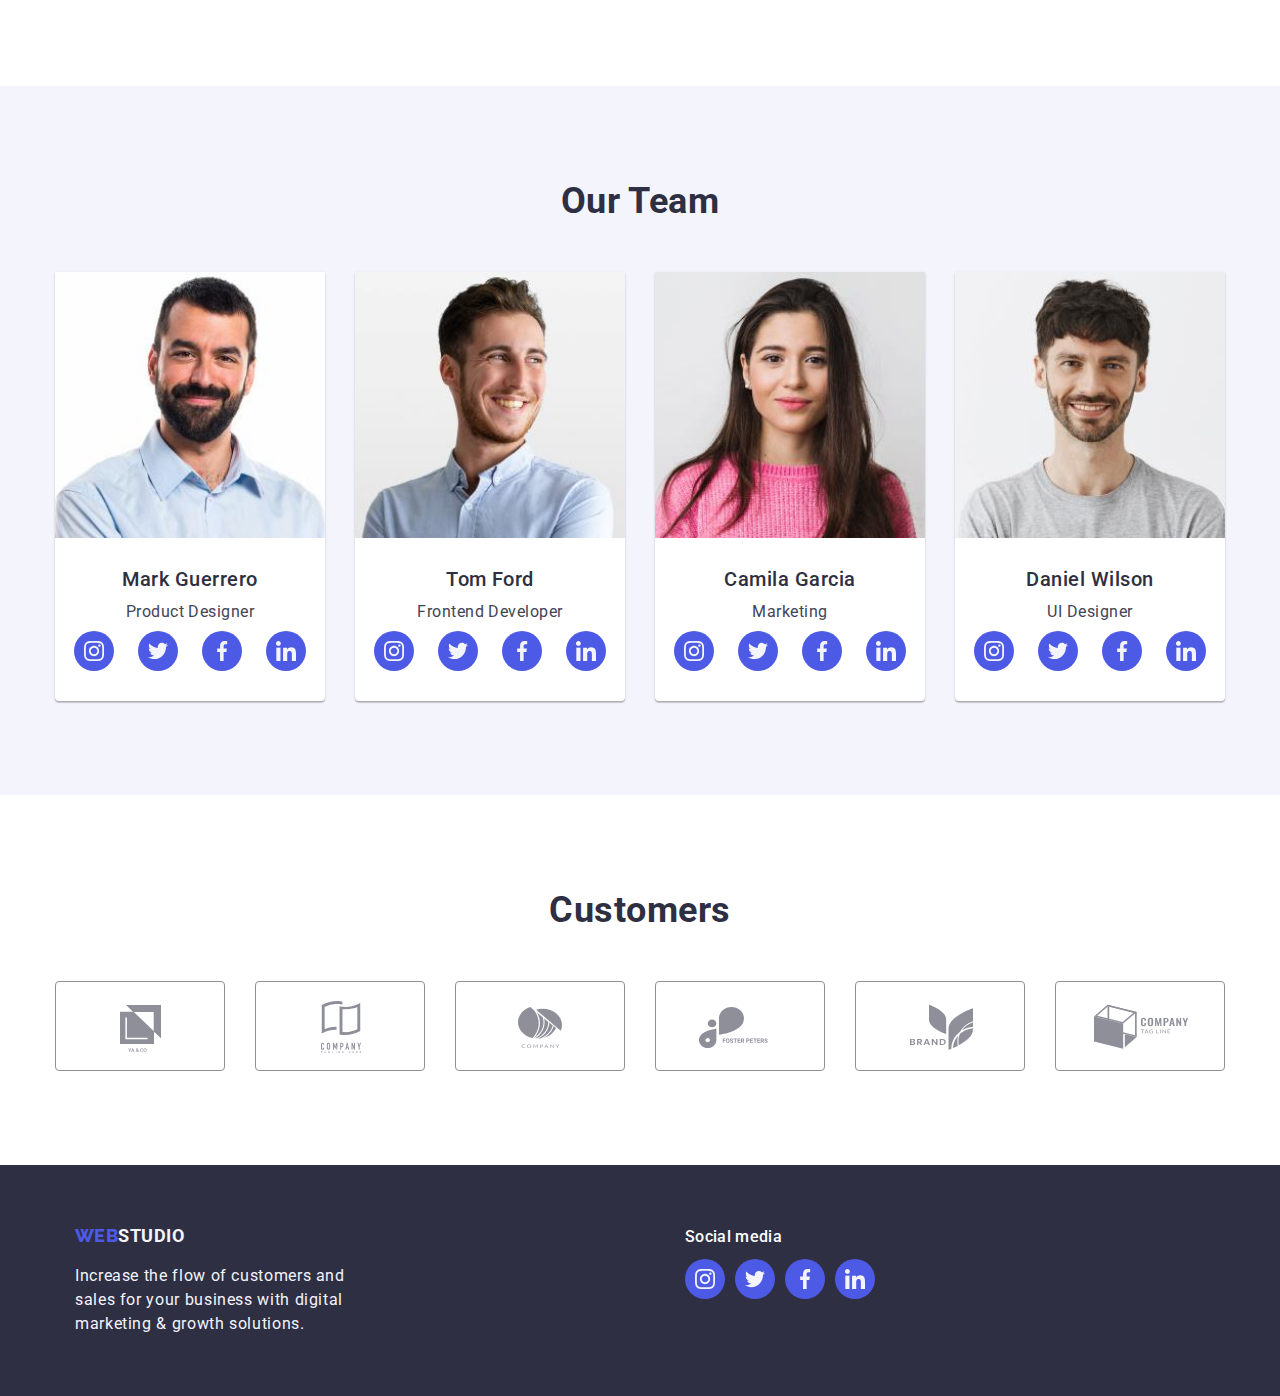
==== commit fcced5d0: "update styles.css and index.html" ====
--- a/index.html
+++ b/index.html
@@ -526,7 +526,7 @@
         </p>
       </div>
 
-      <div class="footer-social-media-link container">
+      <div class="container">
         <p class="social-media footer">Social media</p>
         <ul class="footer-social-media list">
           <li class="footer-item">
--- a/css/styles.css
+++ b/css/styles.css
@@ -157,11 +157,14 @@
   max-width: 1440px;
   margin: 0 auto;
 
-  background-color: rgba(46, 47, 66, 0.7);
-  background-image: url(../images/hero-bg-people-office.jpg);
-  background-repeat: no-repeat;
+  background-image: linear-gradient(
+      rgba(46, 47, 66, 0.78),
+      rgba(46, 47, 66, 0.78)
+    ),
+    url(../images/hero-bg-people-office.jpg);
   background-size: cover;
   background-position: center;
+  background-repeat: no-repeat;
 }
 
 .hero-title {
@@ -390,11 +393,8 @@
   margin: 0 auto;
 
   display: flex;
-}
-
-.footer-social-media-link {
-  display: flex;
-  flex-direction: column;
+  justify-content: flex-start;
+  align-items: flex-start;
 }
 
 .page-footer.bg-footer {
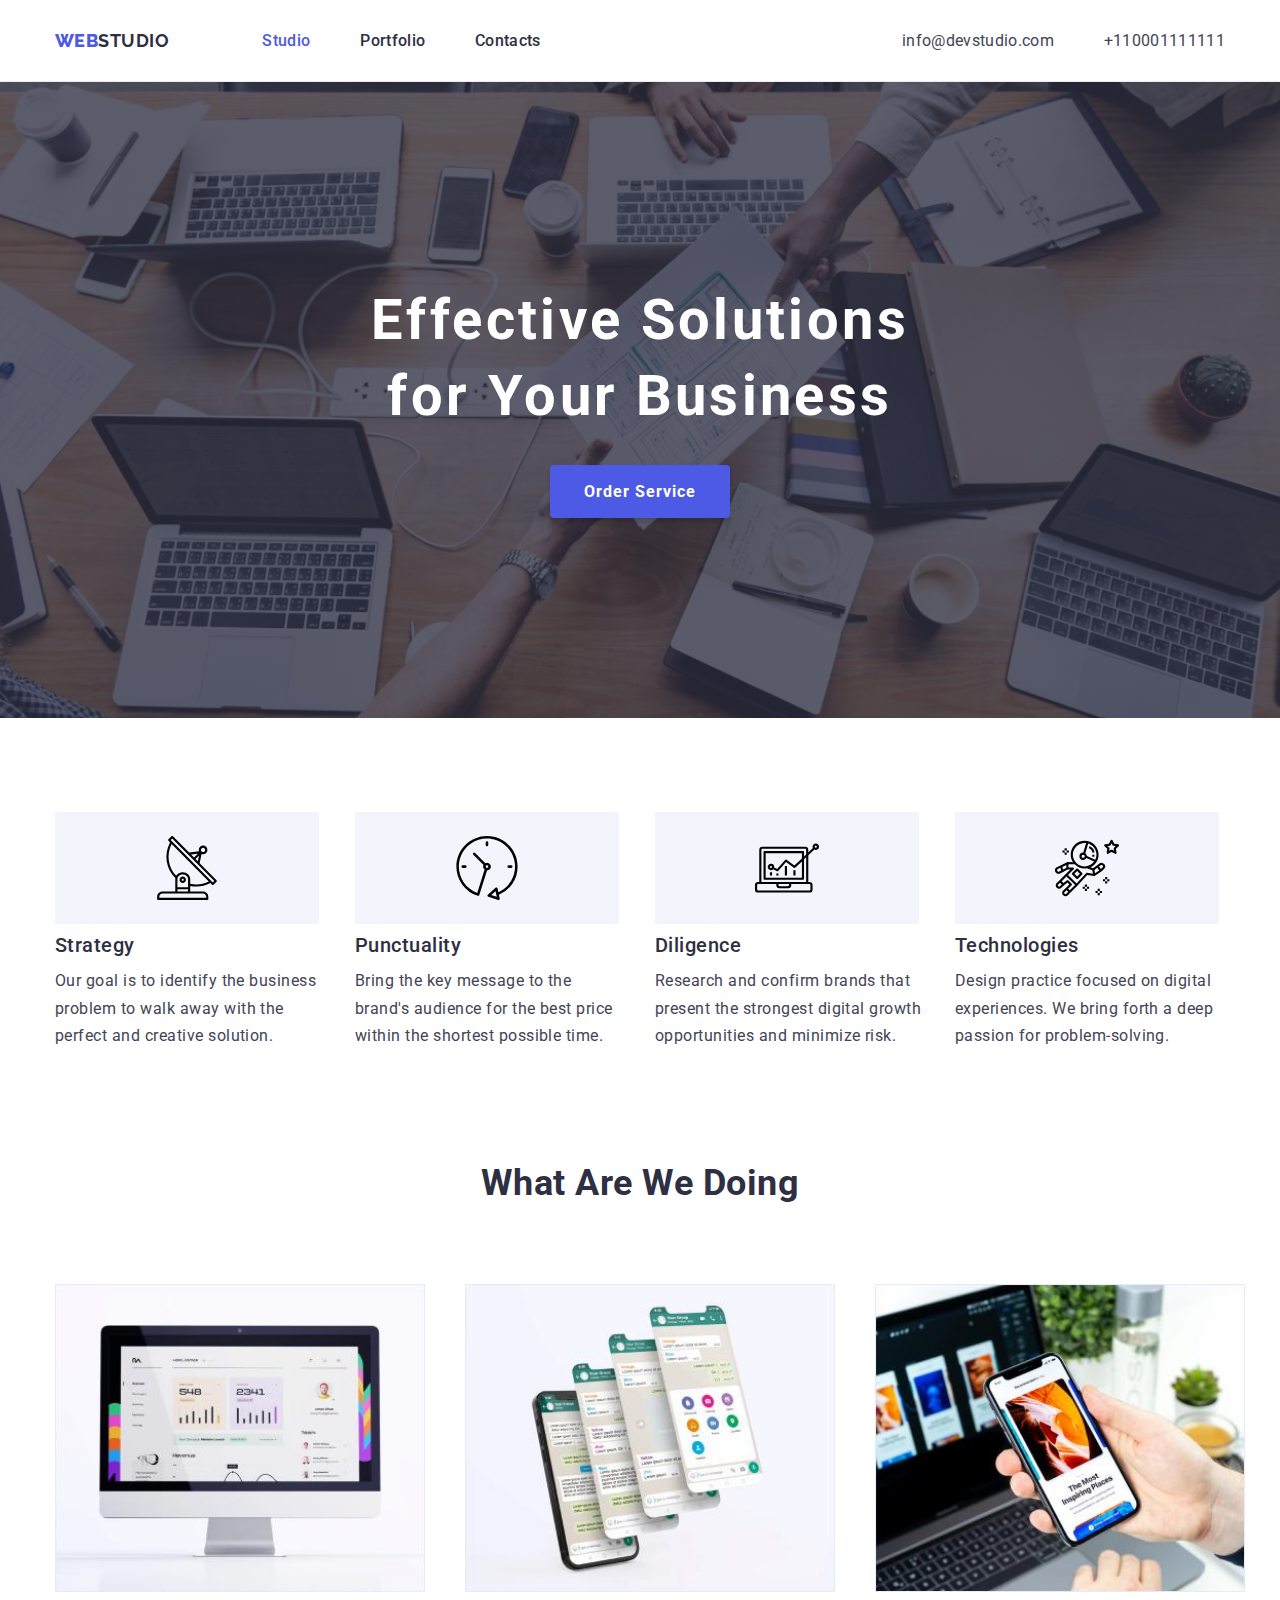
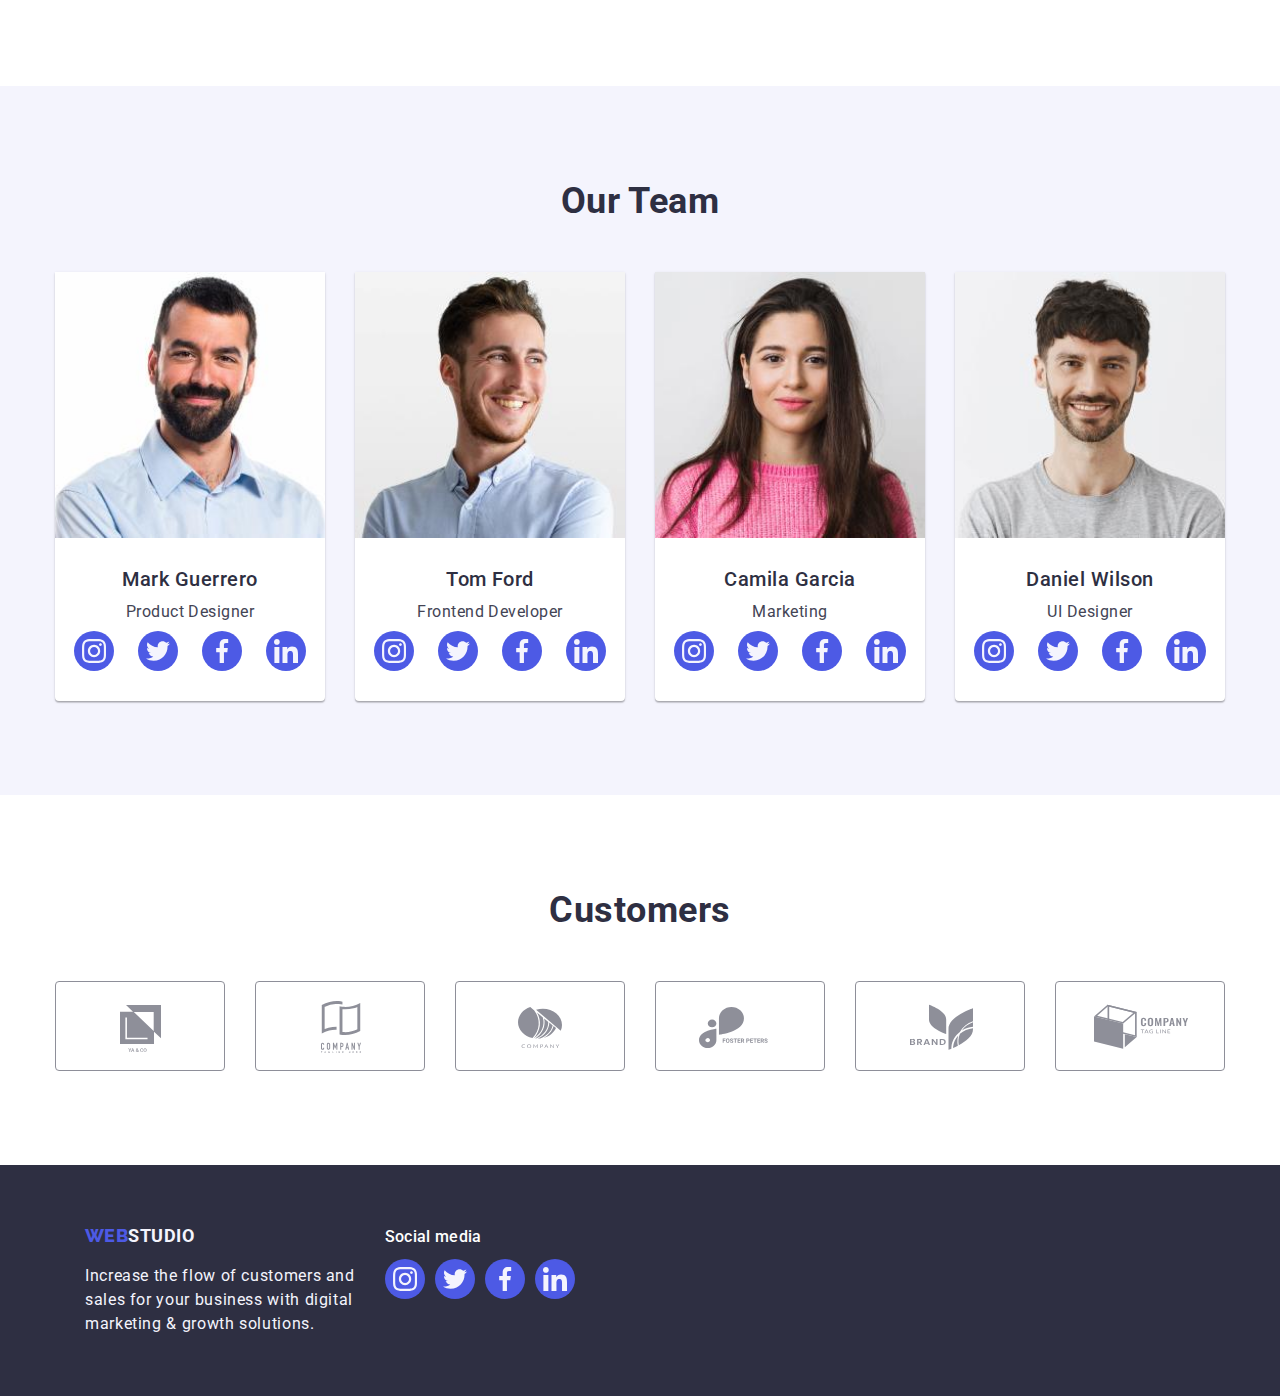
==== commit 31d05a5b: "update styles.css, index.html, portfolio.html" ====
--- a/index.html
+++ b/index.html
@@ -70,7 +70,7 @@
 
     <main>
       <!--section 1-->
-      <section class="hero bg-hero">
+      <section class="hero">
         <div class="container">
           <h1 class="hero-title">
             Effective Solutions
@@ -86,8 +86,8 @@
         <div class="container">
           <ul class="benefits list">
             <li class="item">
-              <div class="benefits-wrap">
-                <svg class="benefits-icon" width="64" height="64">
+              <div class="icon">
+                <svg class="antenna" width="64" height="64">
                   <use href="./images/icons.svg#icon-strategy"></use>
                 </svg>
               </div>
@@ -98,8 +98,8 @@
               </p>
             </li>
             <li class="item">
-              <div class="benefits-wrap">
-                <svg class="benefits-icon" width="64" height="64">
+              <div class="icon">
+                <svg class="antenna" width="64" height="64">
                   <use href="./images/icons.svg#icon-punctuality"></use>
                 </svg>
               </div>
@@ -110,8 +110,8 @@
               </p>
             </li>
             <li class="item">
-              <div class="benefits-wrap">
-                <svg class="benefits-icon" width="64" height="64">
+              <div class="icon">
+                <svg class="antenna" width="64" height="64">
                   <use href="./images/icons.svg#icon-diligence"></use>
                 </svg>
               </div>
@@ -122,8 +122,8 @@
               </p>
             </li>
             <li class="item">
-              <div class="benefits-wrap">
-                <svg class="benefits-icon" width="64" height="64">
+              <div class="icon">
+                <svg class="antenna" width="64" height="64">
                   <use href="./images/icons.svg#icon-technology"></use>
                 </svg>
               </div>
@@ -189,51 +189,55 @@
               />
               <h3 class="name">Mark Guerrero</h3>
               <p class="position">Product Designer</p>
-              <ul class="team-social-media list">
-                <li class="team-social-item">
-                  <a
-                    class="team-social-link link"
+              <ul class="social-team list">
+                <li class="icon-item">
+                  <a
+                    class="link"
                     href="https://instagram.com"
                     target="_blank"
                     rel="noreferrer noopener"
-                  >
-                    <svg class="team-social-icon" width="16" height="16">
+                    aria-label="Link to Instagram"
+                  >
+                    <svg class="icon" width="16" height="16">
                       <use href="./images/icons.svg#icon-instagram"></use>
                     </svg>
                   </a>
                 </li>
-                <li class="team-social-item">
-                  <a
-                    class="team-social-link link"
+                <li class="icon-item">
+                  <a
+                    class="link"
                     href="https://twitter.com"
                     target="_blank"
                     rel="noreferrer noopener"
-                  >
-                    <svg class="team-social-icon" width="16" height="16">
+                    aria-label="Link to Twitter"
+                  >
+                    <svg class="icon" width="16" height="16">
                       <use href="./images/icons.svg#icon-twitter"></use>
                     </svg>
                   </a>
                 </li>
-                <li class="team-social-item">
-                  <a
-                    class="team-social-link link"
+                <li class="icon-item">
+                  <a
+                    class="link"
                     href="https://facebook.com"
                     target="_blank"
                     rel="noreferrer noopener"
-                  >
-                    <svg class="team-social-icon" width="16" height="16">
+                    aria-label="Link to Facebook"
+                  >
+                    <svg class="icon" width="16" height="16">
                       <use href="./images/icons.svg#icon-facebook"></use>
                     </svg>
                   </a>
                 </li>
-                <li class="team-social-item">
-                  <a
-                    class="team-social-link link"
+                <li class="icon-item">
+                  <a
+                    class="link"
                     href="https://linkedin.com"
                     target="_blank"
                     rel="noreferrer noopener"
-                  >
-                    <svg class="team-social-icon" width="16" height="16">
+                    aria-label="Link LinkedIn"
+                  >
+                    <svg class="icon" width="16" height="16">
                       <use href="./images/icons.svg#icon-linkedin"></use>
                     </svg>
                   </a>
@@ -250,51 +254,55 @@
               />
               <h3 class="name">Tom Ford</h3>
               <p class="position">Frontend Developer</p>
-              <ul class="team-social-media list">
-                <li class="team-social-item">
-                  <a
-                    class="team-social-link link"
+              <ul class="social-team list">
+                <li class="icon-item">
+                  <a
+                    class="link"
                     href="https://instagram.com"
                     target="_blank"
                     rel="noreferrer noopener"
-                  >
-                    <svg class="team-social-icon" width="16" height="16">
+                    aria-label="Link to Instagram"
+                  >
+                    <svg class="icon" width="16" height="16">
                       <use href="./images/icons.svg#icon-instagram"></use>
                     </svg>
                   </a>
                 </li>
-                <li class="team-social-item">
-                  <a
-                    class="team-social-link link"
+                <li class="icon-item">
+                  <a
+                    class="link"
                     href="https://twitter.com"
                     target="_blank"
                     rel="noreferrer noopener"
-                  >
-                    <svg class="team-social-icon" width="16" height="16">
+                    aria-label="Link to Twitter"
+                  >
+                    <svg class="icon" width="16" height="16">
                       <use href="./images/icons.svg#icon-twitter"></use>
                     </svg>
                   </a>
                 </li>
-                <li class="team-social-item">
-                  <a
-                    class="team-social-link link"
+                <li class="icon-item">
+                  <a
+                    class="link"
                     href="https://facebook.com"
                     target="_blank"
                     rel="noreferrer noopener"
-                  >
-                    <svg class="team-social-icon" width="16" height="16">
+                    aria-label="Link to Facebook"
+                  >
+                    <svg class="icon" width="16" height="16">
                       <use href="./images/icons.svg#icon-facebook"></use>
                     </svg>
                   </a>
                 </li>
-                <li class="team-social-item">
-                  <a
-                    class="team-social-link link"
+                <li class="icon-item">
+                  <a
+                    class="link"
                     href="https://linkedin.com"
                     target="_blank"
                     rel="noreferrer noopener"
-                  >
-                    <svg class="team-social-icon" width="16" height="16">
+                    aria-label="Link to LinkedIn"
+                  >
+                    <svg class="icon" width="16" height="16">
                       <use href="./images/icons.svg#icon-linkedin"></use>
                     </svg>
                   </a>
@@ -311,51 +319,55 @@
               />
               <h3 class="name">Camila Garcia</h3>
               <p class="position">Marketing</p>
-              <ul class="team-social-media list">
-                <li class="team-social-item">
-                  <a
-                    class="team-social-link link"
+              <ul class="social-team list">
+                <li class="icon-item">
+                  <a
+                    class="link"
                     href="https://instagram.com"
                     target="_blank"
                     rel="noreferrer noopener"
-                  >
-                    <svg class="team-social-icon" width="16" height="16">
+                    aria-label="Link to Instagram"
+                  >
+                    <svg class="icon" width="16" height="16">
                       <use href="./images/icons.svg#icon-instagram"></use>
                     </svg>
                   </a>
                 </li>
-                <li class="team-social-item">
-                  <a
-                    class="team-social-link link"
+                <li class="icon-item">
+                  <a
+                    class="link"
                     href="https://twitter.com"
                     target="_blank"
                     rel="noreferrer noopener"
-                  >
-                    <svg class="team-social-icon" width="16" height="16">
+                    aria-label="Link to Twitter"
+                  >
+                    <svg class="icon" width="16" height="16">
                       <use href="./images/icons.svg#icon-twitter"></use>
                     </svg>
                   </a>
                 </li>
-                <li class="team-social-item">
-                  <a
-                    class="team-social-link link"
+                <li class="icon-item">
+                  <a
+                    class="link"
                     href="https://facebook.com"
                     target="_blank"
                     rel="noreferrer noopener"
-                  >
-                    <svg class="team-social-icon" width="16" height="16">
+                    aria-label="Link to Facebook"
+                  >
+                    <svg class="icon" width="16" height="16">
                       <use href="./images/icons.svg#icon-facebook"></use>
                     </svg>
                   </a>
                 </li>
-                <li class="team-social-item">
-                  <a
-                    class="team-social-link link"
+                <li class="icon-item">
+                  <a
+                    class="link"
                     href="https://linkedin.com"
                     target="_blank"
                     rel="noreferrer noopener"
-                  >
-                    <svg class="team-social-icon" width="16" height="16">
+                    aria-label="Link to LinkedIn"
+                  >
+                    <svg class="icon" width="16" height="16">
                       <use href="./images/icons.svg#icon-linkedin"></use>
                     </svg>
                   </a>
@@ -372,51 +384,55 @@
               />
               <h3 class="name">Daniel Wilson</h3>
               <p class="position">UI Designer</p>
-              <ul class="team-social-media list">
-                <li class="team-social-item">
-                  <a
-                    class="team-social-link link"
+              <ul class="social-team list">
+                <li class="icon-item">
+                  <a
+                    class="link"
                     href="https://instagram.com"
                     target="_blank"
                     rel="noreferrer noopener"
-                  >
-                    <svg class="team-social-icon" width="16" height="16">
+                    aria-label="Link to Instagram"
+                  >
+                    <svg class="icon" width="16" height="16">
                       <use href="./images/icons.svg#icon-instagram"></use>
                     </svg>
                   </a>
                 </li>
-                <li class="team-social-item">
-                  <a
-                    class="team-social-link link"
+                <li class="icon-item">
+                  <a
+                    class="link"
                     href="https://twitter.com"
                     target="_blank"
                     rel="noreferrer noopener"
-                  >
-                    <svg class="team-social-icon" width="16" height="16">
+                    aria-label="Link to Twitter"
+                  >
+                    <svg class="icon" width="16" height="16">
                       <use href="./images/icons.svg#icon-twitter"></use>
                     </svg>
                   </a>
                 </li>
-                <li class="team-social-item">
-                  <a
-                    class="team-social-link link"
+                <li class="icon-item">
+                  <a
+                    class="link"
                     href="https://facebook.com"
                     target="_blank"
                     rel="noreferrer noopener"
-                  >
-                    <svg class="team-social-icon" width="16" height="16">
+                    aria-label="Link to Facebook"
+                  >
+                    <svg class="icon" width="16" height="16">
                       <use href="./images/icons.svg#icon-facebook"></use>
                     </svg>
                   </a>
                 </li>
-                <li class="team-social-item">
-                  <a
-                    class="team-social-link link"
+                <li class="icon-item">
+                  <a
+                    class="link"
                     href="https://linkedin.com"
                     target="_blank"
                     rel="noreferrer noopener"
-                  >
-                    <svg class="team-social-icon" width="16" height="16">
+                    aria-label="Link to LinkedIn"
+                  >
+                    <svg class="icon" width="16" height="16">
                       <use href="./images/icons.svg#icon-linkedin"></use>
                     </svg>
                   </a>
@@ -431,75 +447,81 @@
       <section class="section clients">
         <div class="container">
           <h2 class="section-title">Customers</h2>
-          <ul class="company-list list">
-            <li class="company-item">
-              <a
-                class="company-link link"
+          <ul class="partners list">
+            <li class="item">
+              <a
+                class="link"
                 href=""
                 target="_blank"
                 rel="noreferrer noopener"
-              >
-                <svg class="company-icon" width="104" height="56">
+                aria-label="Client 1"
+              >
+                <svg class="icon" width="104" height="56">
                   <use href="./images/icons.svg#icon-company-1"></use>
                 </svg>
               </a>
             </li>
-            <li class="company-item">
-              <a
-                class="company-link link"
+            <li class="item">
+              <a
+                class="link"
                 href=""
                 target="_blank"
                 rel="noreferrer noopener"
-              >
-                <svg class="company-icon" width="104" height="56">
+                aria-label="Client 2"
+              >
+                <svg class="icon" width="104" height="56">
                   <use href="./images/icons.svg#icon-company-2"></use>
                 </svg>
               </a>
             </li>
-            <li class="company-item">
-              <a
-                class="company-link link"
+            <li class="item">
+              <a
+                class="link"
                 href=""
                 target="_blank"
                 rel="noreferrer noopener"
-              >
-                <svg class="company-icon" width="104" height="56">
+                aria-label="Client 3"
+              >
+                <svg class="icon" width="104" height="56">
                   <use href="./images/icons.svg#icon-company-3"></use>
                 </svg>
               </a>
             </li>
-            <li class="company-item">
-              <a
-                class="company-link link"
+            <li class="item">
+              <a
+                class="link"
                 href=""
                 target="_blank"
                 rel="noreferrer noopener"
-              >
-                <svg class="company-icon" width="104" height="56">
+                aria-label="Client 4"
+              >
+                <svg class="icon" width="104" height="56">
                   <use href="./images/icons.svg#icon-company-4"></use>
                 </svg>
               </a>
             </li>
-            <li class="company-item">
-              <a
-                class="company-link link"
+            <li class="item">
+              <a
+                class="link"
                 href=""
                 target="_blank"
                 rel="noreferrer noopener"
-              >
-                <svg class="company-icon" width="104" height="56">
+                aria-label="Client 5"
+              >
+                <svg class="icon" width="104" height="56">
                   <use href="./images/icons.svg#icon-company-5"></use>
                 </svg>
               </a>
             </li>
-            <li class="company-item">
-              <a
-                class="company-link link"
+            <li class="item">
+              <a
+                class="link"
                 href=""
                 target="_blank"
                 rel="noreferrer noopener"
-              >
-                <svg class="company-icon" width="104" height="56">
+                aria-label="Client 6"
+              >
+                <svg class="icon" width="104" height="56">
                   <use href="./images/icons.svg#icon-company-6"></use>
                 </svg>
               </a>
@@ -510,74 +532,84 @@
     </main>
 
     <!-- footer -->
-    <footer class="page-footer bg-footer">
+    <footer class="page-footer">
       <div class="container">
-        <a
-          class="logo-link footer"
-          href="./index.html"
-          rel="noreferrer noopener"
-          title="logo-link"
-        >
-          <span class="logo">WEB</span><span class="studio-2">STUDIO</span>
-        </a>
-        <p class="footer-description">
-          Increase the flow of customers and<br />sales for your business with
-          digital<br />marketing & growth solutions.
-        </p>
-      </div>
-
-      <div class="container">
-        <p class="social-media footer">Social media</p>
-        <ul class="footer-social-media list">
-          <li class="footer-item">
+        <div class="footer">
+          <!-- Footer Section 1 -->
+          <div class="footer-address">
             <a
-              class="footer-social-link link"
-              href="https://instagram.com"
-              target="_blank"
+              class="logo-link"
+              href="./index.html"
               rel="noreferrer noopener"
+              title="logo-link"
             >
-              <svg class="footer-social-icon" width="24" height="24">
-                <use href="./images/icons.svg#icon-instagram-2"></use>
-              </svg>
+              <span class="logo">WEB</span><span class="studio-2">STUDIO</span>
             </a>
-          </li>
-          <li class="footer-item">
-            <a
-              class="footer-social-link link"
-              href="https://twitter.com"
-              target="_blank"
-              rel="noreferrer noopener"
-            >
-              <svg class="footer-social-icon" width="24" height="24">
-                <use href="./images/icons.svg#icon-twitter-2"></use>
-              </svg>
-            </a>
-          </li>
-          <li class="footer-item">
-            <a
-              class="footer-social-link link"
-              href="https://facebook.com"
-              target="_blank"
-              rel="noreferrer noopener"
-            >
-              <svg class="footer-social-icon" width="24" height="24">
-                <use href="./images/icons.svg#icon-facebook-2"></use>
-              </svg>
-            </a>
-          </li>
-          <li class="footer-item">
-            <a
-              class="footer-social-link link"
-              href="https://linkedin.com"
-              target="_blank"
-              rel="noreferrer noopener"
-            >
-              <svg class="footer-social-icon" width="24" height="24">
-                <use href="./images/icons.svg#icon-linkedin-2"></use>
-              </svg>
-            </a>
-          </li>
-        </ul>
+            <p class="footer-description">
+              Increase the flow of customers and<br />sales for your business
+              with digital<br />marketing & growth solutions.
+            </p>
+          </div>
+
+          <!-- Footer Section 2 -->
+          <div class="footer-block">
+            <p class="footer-heading">Social media</p>
+            <ul class="social-footer list">
+              <li class="icon-item">
+                <a
+                  class="link"
+                  href="https://instagram.com"
+                  target="_blank"
+                  rel="noreferrer noopener"
+                  aria-label="Link to Instagram"
+                >
+                  <svg class="icon" width="24" height="24">
+                    <use href="./images/icons.svg#icon-instagram-2"></use>
+                  </svg>
+                </a>
+              </li>
+              <li class="icon-item">
+                <a
+                  class="link"
+                  href="https://twitter.com"
+                  target="_blank"
+                  rel="noreferrer noopener"
+                  aria-label="Link to Twitter"
+                >
+                  <svg class="icon" width="24" height="24">
+                    <use href="./images/icons.svg#icon-twitter-2"></use>
+                  </svg>
+                </a>
+              </li>
+              <li class="icon-item">
+                <a
+                  class="link"
+                  href="https://facebook.com"
+                  target="_blank"
+                  rel="noreferrer noopener"
+                  aria-label="Link to Facebook"
+                >
+                  <svg class="icon" width="24" height="24">
+                    <use href="./images/icons.svg#icon-facebook-2"></use>
+                  </svg>
+                </a>
+              </li>
+              <li class="icon-item">
+                <a
+                  class="link"
+                  href="https://linkedin.com"
+                  target="_blank"
+                  rel="noreferrer noopener"
+                  aria-label="Link to LinkedIn"
+                >
+                  <svg class="icon" width="24" height="24">
+                    <use href="./images/icons.svg#icon-linkedin-2"></use>
+                  </svg>
+                </a>
+              </li>
+            </ul>
+          </div>
+        </div>
       </div>
     </footer>
   </body>
--- a/css/styles.css
+++ b/css/styles.css
@@ -50,10 +50,6 @@
   text-decoration: none;
 }
 
-.logo-link.footer {
-  margin-bottom: 20px;
-}
-
 .logo-link > span {
   font-size: 18px;
 }
@@ -150,10 +146,6 @@
   padding-top: 200px;
   padding-bottom: 200px;
   text-align: center;
-}
-
-/* EDIT! */
-.bg-hero {
   max-width: 1440px;
   margin: 0 auto;
 
@@ -209,7 +201,7 @@
   margin-top: -30px;
 }
 
-.benefits-wrap {
+.benefits .icon {
   margin-bottom: 10px;
   padding-top: 30px;
   padding-bottom: 30px;
@@ -298,6 +290,11 @@
     0px 2px 1px rgba(0, 0, 0, 0.12);
 }
 
+.team .item:hover {
+  box-shadow: 1px 3px 3px rgba(0, 0, 0, 0.1), 1px 2px 2px rgba(0, 0, 0, 0.08),
+    1px 2px 2px rgba(0, 0, 0, 0.12);
+}
+
 .team .name,
 .team .position {
   font-size: 16px;
@@ -313,7 +310,7 @@
   color: var(--navyblue);
 }
 
-.team-social-media {
+.social-team {
   padding-top: 10px;
 
   display: flex;
@@ -321,12 +318,12 @@
   gap: 24px;
 }
 
-.team-social-item {
+.icon-item {
   width: 40px;
   height: 40px;
 }
 
-.team-social-link {
+.icon-item .link {
   width: 100%;
   height: 100%;
 
@@ -339,23 +336,32 @@
   background-color: var(--iris);
 }
 
-.team-social-icon {
-  width: 20px;
-  height: 20px;
+.icon-item .icon {
+  width: 24px;
+  height: 24px;
   fill: currentColor;
 }
 
-.company-list {
+.icon-item .link:hover,
+.icon-item .link:focus {
+  background-color: var(--green);
+}
+
+.link .icon {
+  fill: currentColor;
+}
+
+.partners.list {
   display: flex;
   gap: 30px;
 }
 
-.company-item {
+.partners .item {
   width: calc((100% - 150px) / 6);
   height: 90px;
 }
 
-.company-link {
+.partners .link {
   width: 100%;
   height: 100%;
 
@@ -369,14 +375,10 @@
   color: var(--lightslate);
 }
 
-.company-link:hover,
-.company-link:focus {
+.item .link:hover,
+.item .link:focus {
   color: var(--ocean);
   border-color: var(--ocean);
-}
-
-.company-icon {
-  fill: currentColor;
 }
 
 .substrate {
@@ -386,26 +388,29 @@
   border-top: 0;
 }
 
+.footer-address .logo-link {
+  margin-bottom: 20px;
+}
+
 .page-footer {
   padding-top: 60px;
   padding-bottom: 60px;
   padding-left: 60px;
   margin: 0 auto;
 
-  display: flex;
-  justify-content: flex-start;
-  align-items: flex-start;
-}
-
-.page-footer.bg-footer {
+  display: ;
   background-color: var(--navyblue);
 }
 
-.page-footer.bg-footer .studio-2 {
+.footer {
+  display: flex;
+}
+
+.page-footer .studio-2 {
   color: var(--cloud);
 }
 
-.page-footer.bg-footer .footer-description {
+.page-footer .footer-description {
   color: var(--cloud);
   line-height: 1.5;
   font-size: 16px;
@@ -413,7 +418,12 @@
   padding-top: 17px;
 }
 
-.social-media.footer {
+.footer-block {
+  margin-left: 30px;
+  gap: 20px;
+}
+
+.footer-heading {
   font-family: Roboto;
   font-size: 16px;
   font-weight: 500;
@@ -423,41 +433,12 @@
   color: #fff;
 }
 
-.footer-social-media.list {
+.social-footer.list {
   padding-top: 10px;
 
   display: flex;
   justify-content: flex-start;
   gap: 10px;
-}
-
-.footer-item {
-  width: 40px;
-  height: 40px;
-}
-
-.footer-social-link {
-  width: 100%;
-  height: 100%;
-
-  display: flex;
-  align-items: center;
-  justify-content: center;
-  border-radius: 50%;
-
-  color: var(--cloud);
-  background-color: var(--iris);
-}
-
-.footer-social-icon {
-  width: 40px;
-  height: 20px;
-  fill: currentColor;
-}
-
-.footer-social-link:hover,
-.footer-social-link:focus {
-  background-color: var(--green);
 }
 
 .filters {
@@ -504,6 +485,11 @@
   margin-top: 30px;
 }
 
+.project-card:hover {
+  box-shadow: 1px 3px 3px rgba(0, 0, 0, 0.1), 1px 2px 2px rgba(0, 0, 0, 0.08),
+    1px 2px 2px rgba(0, 0, 0, 0.12);
+}
+
 .project .name {
   margin-bottom: 4px;
 
